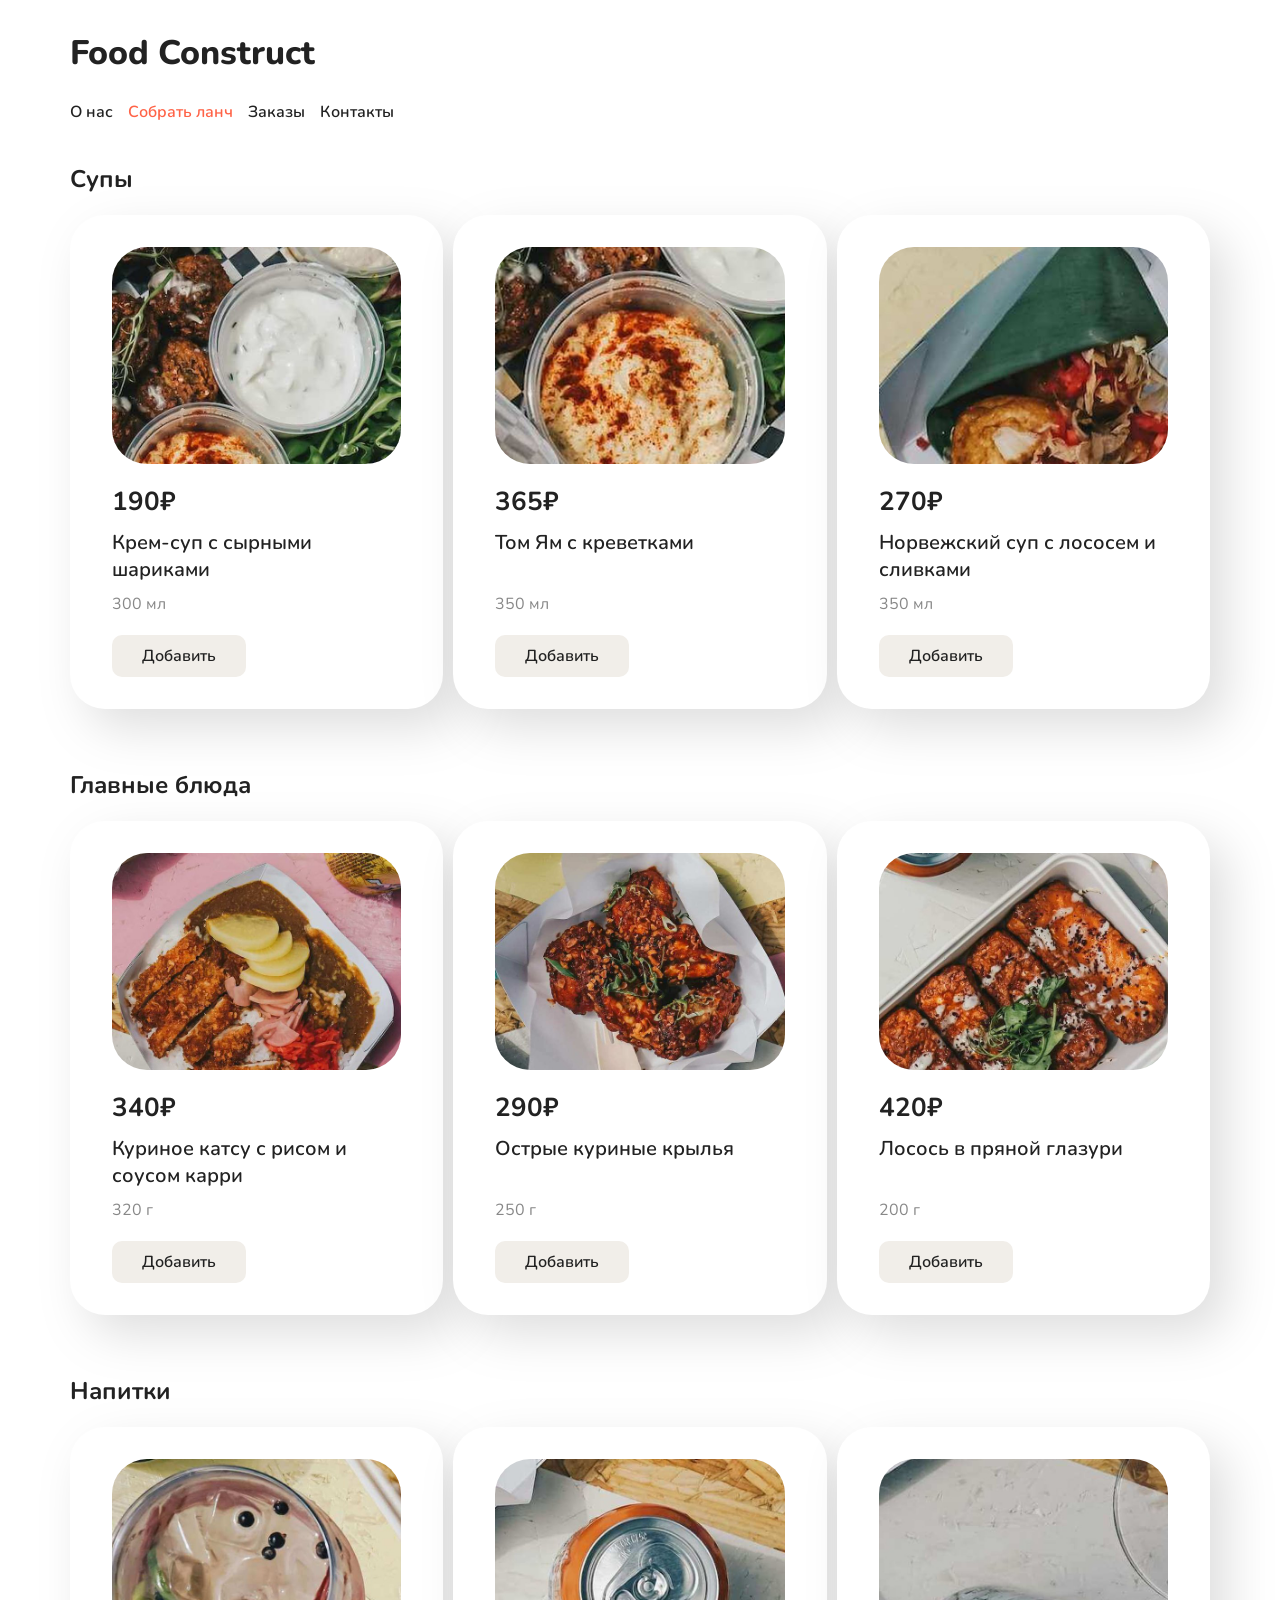
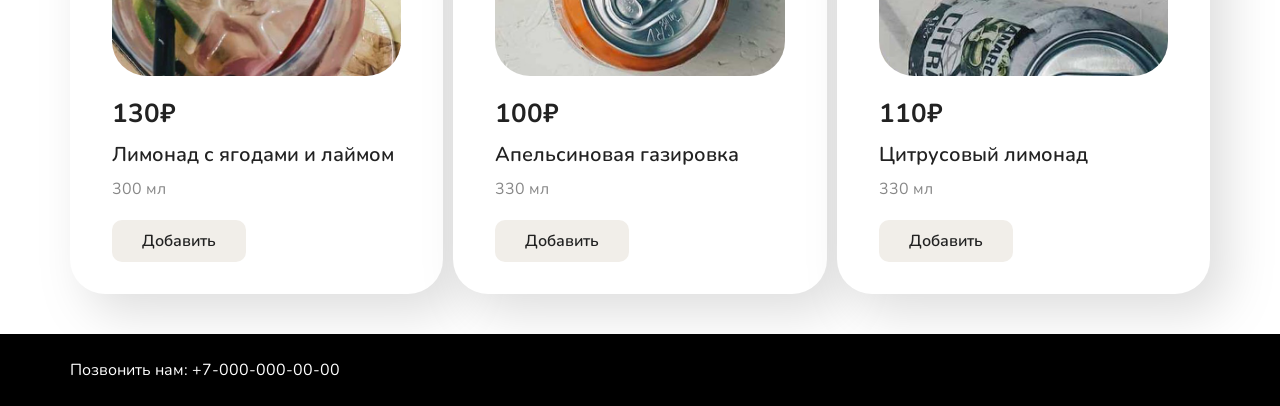
==== lunch.html @ 57c74862 "итог 2 лабы" ====
<!DOCTYPE html>
<html lang="ru">

<head>
	<meta charset="UTF-8">
	<meta name="viewport" content="width=device-width, initial-scale=1.0">
	<title>Собрать ланч — Food Construct</title>

	<link rel="preconnect" href="https://fonts.googleapis.com">
	<link rel="preconnect" href="https://fonts.gstatic.com" crossorigin>
	<link href="https://fonts.googleapis.com/css2?family=Nunito:wght@400;600;700;800&display=swap" rel="stylesheet">

	<link rel="stylesheet" href="styles/style.css">
	<link rel="stylesheet" href="styles/lunch.css">
</head>

<body>

	<header class="header">
		<h1 class="header__title">Food Construct</h1>

		<nav class="header__nav">
			<a href="index.html#about" class="header__link">О нас</a>
			<a href="lunch.html" class="header__link" id="active">Собрать ланч</a>
			<a href="index.html#orders" class="header__link">Заказы</a>
			<a href="#footer" class="header__link">Контакты</a>
		</nav>
	</header>

	<main class="main">

		<section class="menu" id="soups">
			<h2 class="section-title menu__title">Супы</h2>
			<div class="menu__list">
				<div class="dish">
					<img src="images/soup-1.jpg" alt="Сырный крем-суп" class="dish__img">
					<p class="dish__price">190₽</p>
					<p class="dish__name">Крем-суп с сырными шариками</p>
					<p class="dish__weight">300 мл</p>
					<button type="button" class="dish__button">Добавить</button>
				</div>
				<div class="dish">
					<img src="images/soup-2.jpg" alt="Том Ям" class="dish__img">
					<p class="dish__price">365₽</p>
					<p class="dish__name">Том Ям с креветками</p>
					<p class="dish__weight">350 мл</p>
					<button type="button" class="dish__button">Добавить</button>
				</div>
				<div class="dish">
					<img src="images/soup-3.jpg" alt="Норвежский суп" class="dish__img">
					<p class="dish__price">270₽</p>
					<p class="dish__name">Норвежский суп с лососем и сливками</p>
					<p class="dish__weight">350 мл</p>
					<button type="button" class="dish__button">Добавить</button>
				</div>
			</div>
		</section>

		<section class="menu" id="mains">
			<h2 class="section-title menu__title">Главные блюда</h2>
			<div class="menu__list">
				<div class="dish">
					<img src="images/main-1.jpg" alt="Куриное катсу с рисом" class="dish__img">
					<p class="dish__price">340₽</p>
					<p class="dish__name">Куриное катсу с рисом и соусом карри</p>
					<p class="dish__weight">320 г</p>
					<button type="button" class="dish__button">Добавить</button>
				</div>
				<div class="dish">
					<img src="images/main-2.jpg" alt="Куриные крылья" class="dish__img">
					<p class="dish__price">290₽</p>
					<p class="dish__name">Острые куриные крылья</p>
					<p class="dish__weight">250 г</p>
					<button type="button" class="dish__button">Добавить</button>
				</div>
				<div class="dish">
					<img src="images/main-3.jpg" alt="Лосось в глазури" class="dish__img">
					<p class="dish__price">420₽</p>
					<p class="dish__name">Лосось в пряной глазури</p>
					<p class="dish__weight">200 г</p>
					<button type="button" class="dish__button">Добавить</button>
				</div>
			</div>
		</section>

		<section class="menu" id="drinks">
			<h2 class="section-title menu__title">Напитки</h2>
			<div class="menu__list">
				<div class="dish">
					<img src="images/drink-1.jpg" alt="Лимонад с ягодами" class="dish__img">
					<p class="dish__price">130₽</p>
					<p class="dish__name">Лимонад с ягодами и лаймом</p>
					<p class="dish__weight">300 мл</p>
					<button type="button" class="dish__button">Добавить</button>
				</div>
				<div class="dish">
					<img src="images/drink-2.jpg" alt="Апельсиновая газировка" class="dish__img">
					<p class="dish__price">100₽</p>
					<p class="dish__name">Апельсиновая газировка</p>
					<p class="dish__weight">330 мл</p>
					<button type="button" class="dish__button">Добавить</button>
				</div>
				<div class="dish">
					<img src="images/drink-3.jpg" alt="Цитрусовый лимонад" class="dish__img">
					<p class="dish__price">110₽</p>
					<p class="dish__name">Цитрусовый лимонад</p>
					<p class="dish__weight">330 мл</p>
					<button type="button" class="dish__button">Добавить</button>
				</div>
			</div>
		</section>

	</main>

	<footer class="footer" id="footer">
		<p class="footer__text">Позвонить нам: <a href="tel:+70000000000" class="footer__link">+7-000-000-00-00</a></p>
	</footer>

</body>

</html>
---- styles/style.css ----
* {
	box-sizing: border-box;
}

html {
	height: 100%;
}

/* Прижимаем футер к низу окна, если контента мало */
body {
	display: flex;
	flex-direction: column;
	min-height: 100vh;
	margin: 0;
	padding: 0;
	font-family: "Nunito", sans-serif;
	font-size: 16px;
	color: #222222;
}

/* Шапка сайта */
.header {
	margin: 0;
	padding: 30px 70px;
}

.header__title {
	margin: 0;
	font-size: 34px;
	font-weight: 800;
}

.header__nav {
	display: flex;
	flex-wrap: wrap;
	gap: 15px;
	margin-top: 25px;
	padding: 0;
}

.header__link {
	font-family: "Nunito", sans-serif;
	font-size: 16px;
	font-weight: 600;
	color: #222222;
	text-decoration: none;
}

.header__link:hover {
	color: #ff6b4a;
}

/* Активный пункт меню */
#active {
	color: tomato;
}

/* Основной контент */
.main {
	flex-grow: 1;
	margin: 0;
	padding: 0 70px;
}

.section-title {
	margin: 0 0 20px 0;
	font-size: 24px;
	font-weight: 700;
}

/* О нас */
.about {
	margin-top: 10px;
	padding: 0;
}

.about__img {
	width: 100%;
	height: 400px;
	object-fit: cover;
	border-radius: 8px;
}

.about__text {
	margin-top: 20px;
	font-size: 16px;
	font-weight: 400;
	line-height: 1.5;
}

/* Преимущества */
.advantages {
	margin-top: 40px;
	padding: 0;
}

.advantages__list {
	margin: 0;
	padding-left: 20px;
}

.advantages__list li {
	margin-bottom: 8px;
	font-size: 16px;
	font-weight: 400;
}

/* Таблица блюд */
.dishes {
	margin-top: 40px;
	padding: 0 0 40px 0;
}

.dishes__table {
	width: 100%;
	border: 1px solid #222222;
	border-collapse: collapse;
}

.dishes__table th,
.dishes__table td {
	padding: 12px;
	border: 1px solid #222222;
	text-align: left;
	font-size: 16px;
	font-weight: 400;
}

.dishes__table th {
	font-weight: 700;
}

/* Футер */
.footer {
	margin: 0;
	padding: 25px 70px;
	background-color: black;
	color: white;
}

.footer__text {
	margin: 0;
	font-size: 16px;
}

.footer__link {
	font-family: "Nunito", sans-serif;
	font-size: 16px;
	color: white;
	text-decoration: none;
}

.footer__link:hover {
	color: #ff6b4a;
}

/* Адаптивность: планшеты */
@media (max-width: 800px) {
	.header__nav {
		justify-content: space-between;
	}

	.about__img {
		width: 500px;
		max-width: 100%;
	}
}

/* Адаптивность: мобильные */
@media (max-width: 600px) {
	.header {
		padding: 20px 30px;
	}

	.main {
		padding: 0 30px;
	}

	.footer {
		padding: 20px 30px;
	}

	.header__title {
		text-align: center;
	}

	.header__nav {
		flex-direction: column;
		align-items: center;
	}

	.header__link {
		font-size: 20px;
	}

	.about__img {
		width: 100%;
		height: 250px;
	}

	.dishes__table th,
	.dishes__table td {
		font-size: 14px;
	}
}

/* Адаптивность: маленькие экраны */
@media (max-width: 400px) {
	.dishes__table th,
	.dishes__table td {
		padding: 6px;
		font-size: 12px;
	}
}
---- styles/lunch.css ----
/* Страница «Собрать ланч» */

.menu {
	margin-top: 10px;
	padding: 0 0 40px 0;
}

.menu + .menu {
	margin-top: 20px;
}

/* Сетка блюд */
.menu__list {
	display: grid;
	grid-template-columns: repeat(3, 1fr);
	gap: 10px;
}

/* Карточка блюда */
.dish {
	display: flex;
	flex-direction: column;
	padding: 30px 40px;
	border: 2px solid transparent;
	border-radius: 35px;
	background-color: white;
	filter: drop-shadow(17px 19px 24px rgba(0, 0, 0, 0.13));
	cursor: pointer;
}

.dish:hover {
	border-color: tomato;
}

.dish__img {
	width: 100%;
	aspect-ratio: 4 / 3;
	object-fit: cover;
	border-radius: 35px;
}

.dish__price {
	margin: 20px 0 10px 0;
	font-size: 26px;
	font-weight: 700;
}

/* flex-grow растягивает название, поэтому вес и кнопка всегда внизу на одном уровне */
.dish__name {
	flex-grow: 1;
	margin: 0;
	font-size: 20px;
	font-weight: 600;
}

.dish__weight {
	margin: 10px 0 0 0;
	color: #888888;
}

.dish__button {
	align-self: flex-start;
	margin-top: 20px;
	padding: 10px 30px;
	border: none;
	border-radius: 10px;
	background-color: #f1eee9;
	font-family: "Nunito", sans-serif;
	font-size: 16px;
	font-weight: 600;
	color: #222222;
	cursor: pointer;
}

/* Контекстный селектор: кнопка меняется при наведении на всю карточку */
.dish:hover .dish__button {
	background-color: tomato;
	color: white;
}

/* Планшеты */
@media (max-width: 800px) {
	.menu__list {
		grid-template-columns: repeat(2, 1fr);
	}
}

/* Мобильные */
@media (max-width: 600px) {
	.menu__title {
		text-align: center;
	}

	.menu__list {
		grid-template-columns: 1fr;
	}
}
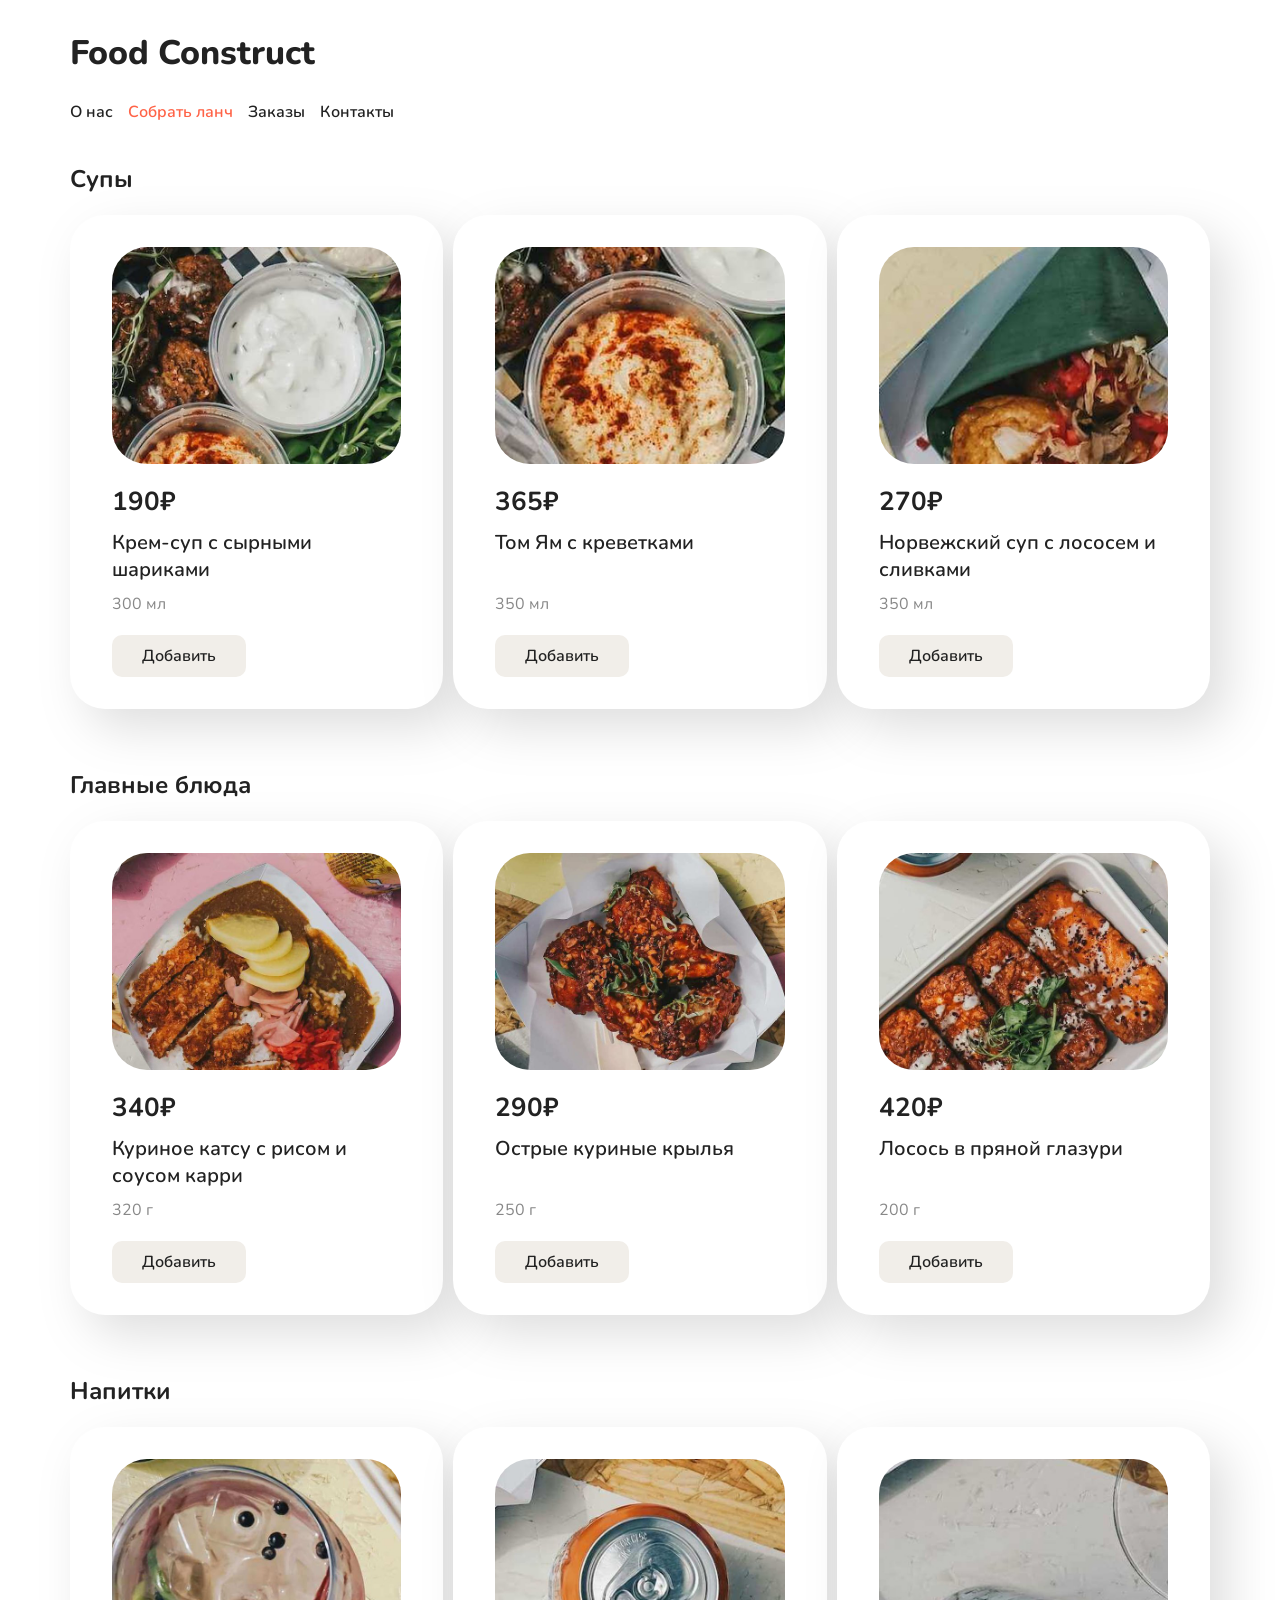
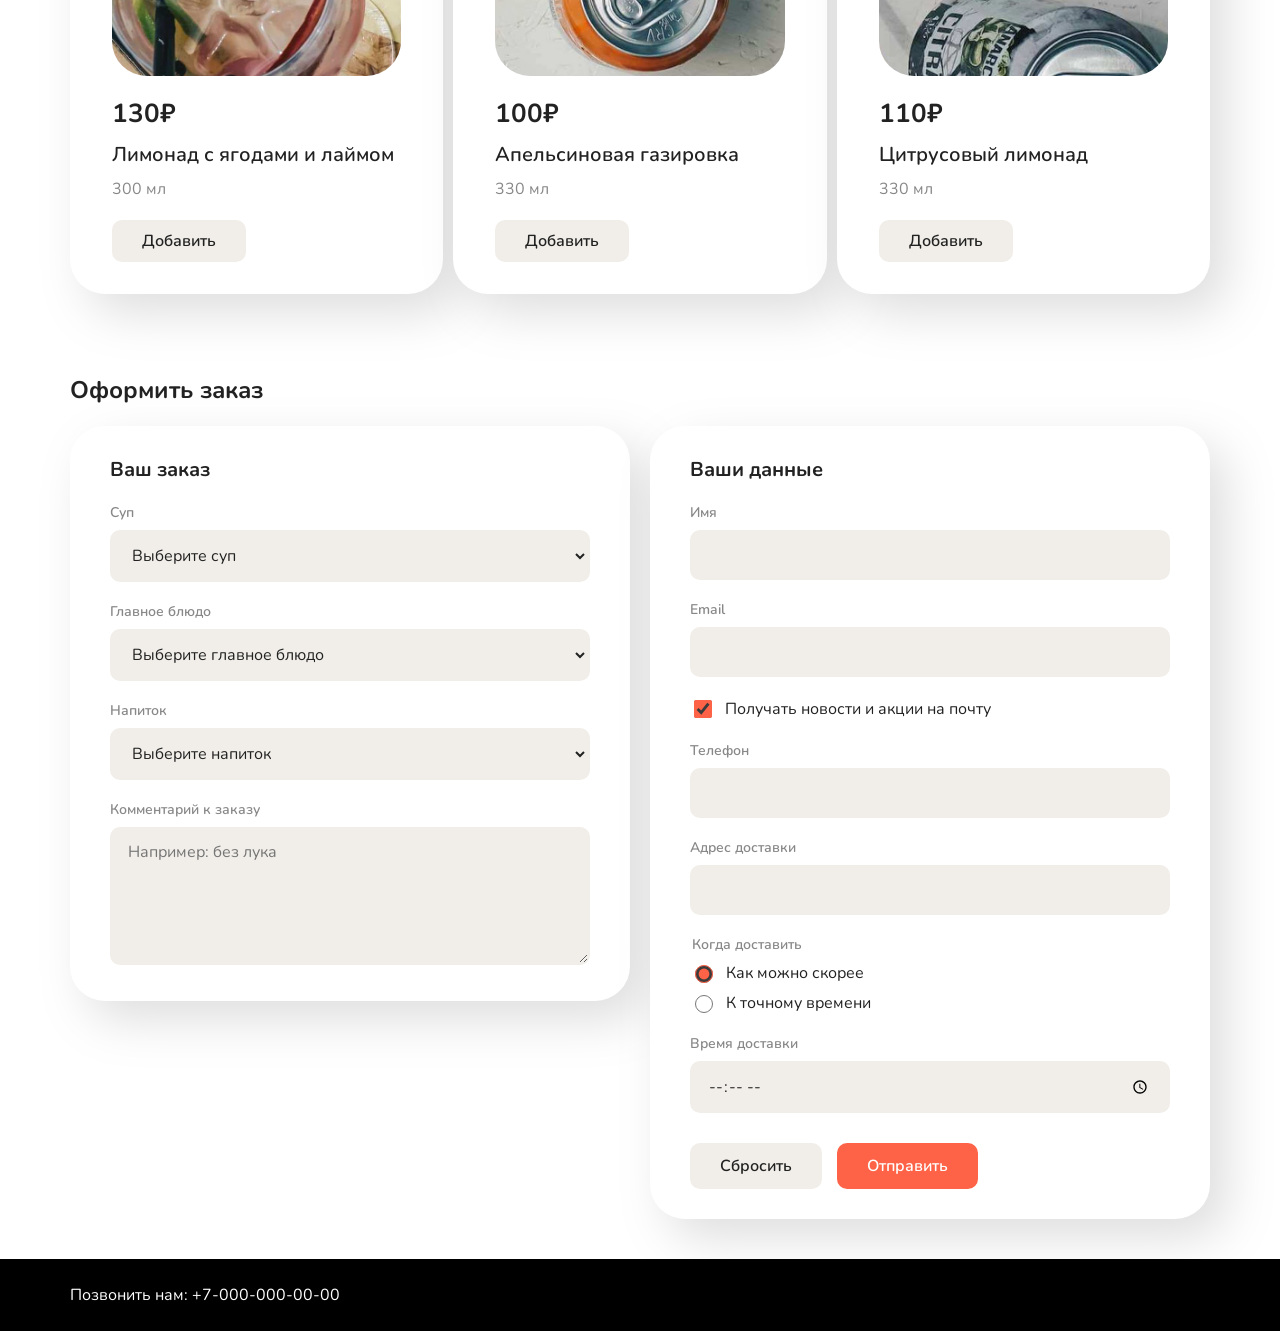
==== commit c0b6f568: "3 лаба" ====
--- a/lunch.html
+++ b/lunch.html
@@ -12,6 +12,7 @@
 
 	<link rel="stylesheet" href="styles/style.css">
 	<link rel="stylesheet" href="styles/lunch.css">
+	<link rel="stylesheet" href="styles/order.css">
 </head>
 
 <body>
@@ -110,6 +111,106 @@
 			</div>
 		</section>
 
+		<section class="order-section" id="checkout">
+			<h2 class="section-title">Оформить заказ</h2>
+
+			<form class="order-form" method="POST" action="https://httpbin.org/post">
+				<div class="order-form__grid">
+
+					<div class="order-form__block">
+						<h3 class="order-form__block-title">Ваш заказ</h3>
+
+						<div class="order-form__field">
+							<label for="soup" class="order-form__label">Суп</label>
+							<select id="soup" name="soup" class="order-form__select" required>
+								<option value="" selected>Выберите суп</option>
+								<option value="cream-soup">Крем-суп с сырными шариками</option>
+								<option value="tom-yam">Том Ям с креветками</option>
+								<option value="norwegian-soup">Норвежский суп с лососем и сливками</option>
+							</select>
+						</div>
+
+						<div class="order-form__field">
+							<label for="main" class="order-form__label">Главное блюдо</label>
+							<select id="main" name="main" class="order-form__select" required>
+								<option value="" selected>Выберите главное блюдо</option>
+								<option value="chicken-katsu">Куриное катсу с рисом и соусом карри</option>
+								<option value="spicy-wings">Острые куриные крылья</option>
+								<option value="salmon-glaze">Лосось в пряной глазури</option>
+							</select>
+						</div>
+
+						<div class="order-form__field">
+							<label for="drink" class="order-form__label">Напиток</label>
+							<select id="drink" name="drink" class="order-form__select" required>
+								<option value="" selected>Выберите напиток</option>
+								<option value="berry-lemonade">Лимонад с ягодами и лаймом</option>
+								<option value="orange-soda">Апельсиновая газировка</option>
+								<option value="citrus-lemonade">Цитрусовый лимонад</option>
+							</select>
+						</div>
+
+						<div class="order-form__field">
+							<label for="comment" class="order-form__label">Комментарий к заказу</label>
+							<textarea id="comment" name="comment" class="order-form__textarea" rows="5" placeholder="Например: без лука"></textarea>
+						</div>
+					</div>
+
+					<div class="order-form__block">
+						<h3 class="order-form__block-title">Ваши данные</h3>
+
+						<div class="order-form__field">
+							<label for="name" class="order-form__label">Имя</label>
+							<input type="text" id="name" name="name" class="order-form__input" required>
+						</div>
+
+						<div class="order-form__field">
+							<label for="email" class="order-form__label">Email</label>
+							<input type="email" id="email" name="email" class="order-form__input" required>
+						</div>
+
+						<div class="order-form__checkbox">
+							<input type="checkbox" id="subscribe" name="subscribe" checked>
+							<label for="subscribe">Получать новости и акции на почту</label>
+						</div>
+
+						<div class="order-form__field">
+							<label for="phone" class="order-form__label">Телефон</label>
+							<input type="tel" id="phone" name="phone" class="order-form__input" required>
+						</div>
+
+						<div class="order-form__field">
+							<label for="address" class="order-form__label">Адрес доставки</label>
+							<input type="text" id="address" name="address" class="order-form__input" required>
+						</div>
+
+						<fieldset class="order-form__toggle">
+							<legend class="order-form__label">Когда доставить</legend>
+							<div class="order-form__toggle-option">
+								<input type="radio" id="delivery-asap" name="delivery-mode" value="asap" checked required>
+								<label for="delivery-asap">Как можно скорее</label>
+							</div>
+							<div class="order-form__toggle-option">
+								<input type="radio" id="delivery-scheduled" name="delivery-mode" value="scheduled">
+								<label for="delivery-scheduled">К точному времени</label>
+							</div>
+						</fieldset>
+
+						<div class="order-form__field">
+							<label for="delivery-time" class="order-form__label">Время доставки</label>
+							<input type="time" id="delivery-time" name="delivery-time" class="order-form__input" min="07:00" max="23:00" step="300">
+						</div>
+
+						<div class="order-form__actions">
+							<button type="reset" class="order-form__button order-form__button--reset">Сбросить</button>
+							<button type="submit" class="order-form__button order-form__button--submit">Отправить</button>
+						</div>
+					</div>
+
+				</div>
+			</form>
+		</section>
+
 	</main>
 
 	<footer class="footer" id="footer">
--- a/styles/order.css
+++ b/styles/order.css
@@ -0,0 +1,169 @@
+/* Форма оформления заказа */
+
+.order-section {
+	margin-top: 40px;
+	padding: 0 0 40px 0;
+}
+
+.order-form {
+	margin-top: 10px;
+}
+
+.order-form__grid {
+	display: grid;
+	grid-template-columns: 1fr 1fr;
+	gap: 20px;
+	align-items: start;
+}
+
+.order-form__block {
+	padding: 30px 40px;
+	border-radius: 35px;
+	background-color: white;
+	filter: drop-shadow(17px 19px 24px rgba(0, 0, 0, 0.13));
+}
+
+.order-form__block-title {
+	margin: 0 0 20px 0;
+	font-size: 20px;
+	font-weight: 700;
+}
+
+.order-form__field {
+	margin-bottom: 20px;
+}
+
+.order-form__field:last-child {
+	margin-bottom: 0;
+}
+
+.order-form__label {
+	display: block;
+	margin-bottom: 8px;
+	font-size: 14px;
+	font-weight: 600;
+	color: #888888;
+}
+
+.order-form__input,
+.order-form__select,
+.order-form__textarea {
+	box-sizing: border-box;
+	width: 100%;
+	padding: 12px 16px;
+	border: 2px solid #f1eee9;
+	border-radius: 10px;
+	background-color: #f1eee9;
+	font-family: "Nunito", sans-serif;
+	font-size: 16px;
+	color: #222222;
+}
+
+.order-form__textarea {
+	resize: vertical;
+	min-height: 100px;
+}
+
+.order-form__input:focus,
+.order-form__select:focus,
+.order-form__textarea:focus {
+	outline: none;
+	border-color: tomato;
+	background-color: white;
+}
+
+.order-form__checkbox {
+	display: flex;
+	align-items: center;
+	gap: 10px;
+	margin-bottom: 20px;
+}
+
+.order-form__checkbox input {
+	width: 18px;
+	height: 18px;
+	accent-color: tomato;
+}
+
+.order-form__checkbox label {
+	font-size: 16px;
+}
+
+.order-form__toggle {
+	margin: 0 0 20px 0;
+	padding: 0;
+	border: none;
+}
+
+.order-form__toggle-option {
+	display: flex;
+	align-items: center;
+	gap: 10px;
+	margin-bottom: 8px;
+}
+
+.order-form__toggle-option:last-child {
+	margin-bottom: 0;
+}
+
+.order-form__toggle-option input {
+	width: 18px;
+	height: 18px;
+	accent-color: tomato;
+}
+
+.order-form__toggle-option label {
+	font-size: 16px;
+}
+
+.order-form__actions {
+	display: flex;
+	gap: 15px;
+	margin-top: 30px;
+}
+
+.order-form__button {
+	padding: 12px 30px;
+	border: none;
+	border-radius: 10px;
+	font-family: "Nunito", sans-serif;
+	font-size: 16px;
+	font-weight: 600;
+	cursor: pointer;
+}
+
+.order-form__button--reset {
+	background-color: #f1eee9;
+	color: #222222;
+}
+
+.order-form__button--reset:hover {
+	background-color: #e5e1da;
+}
+
+.order-form__button--submit {
+	background-color: tomato;
+	color: white;
+}
+
+.order-form__button--submit:hover {
+	background-color: #e0543a;
+}
+
+/* Планшеты */
+@media (max-width: 800px) {
+	.order-form__grid {
+		grid-template-columns: 1fr;
+	}
+}
+
+/* Мобильные */
+@media (max-width: 600px) {
+	.order-form__block {
+		padding: 20px;
+	}
+
+	.order-form__actions {
+		flex-direction: column;
+	}
+}
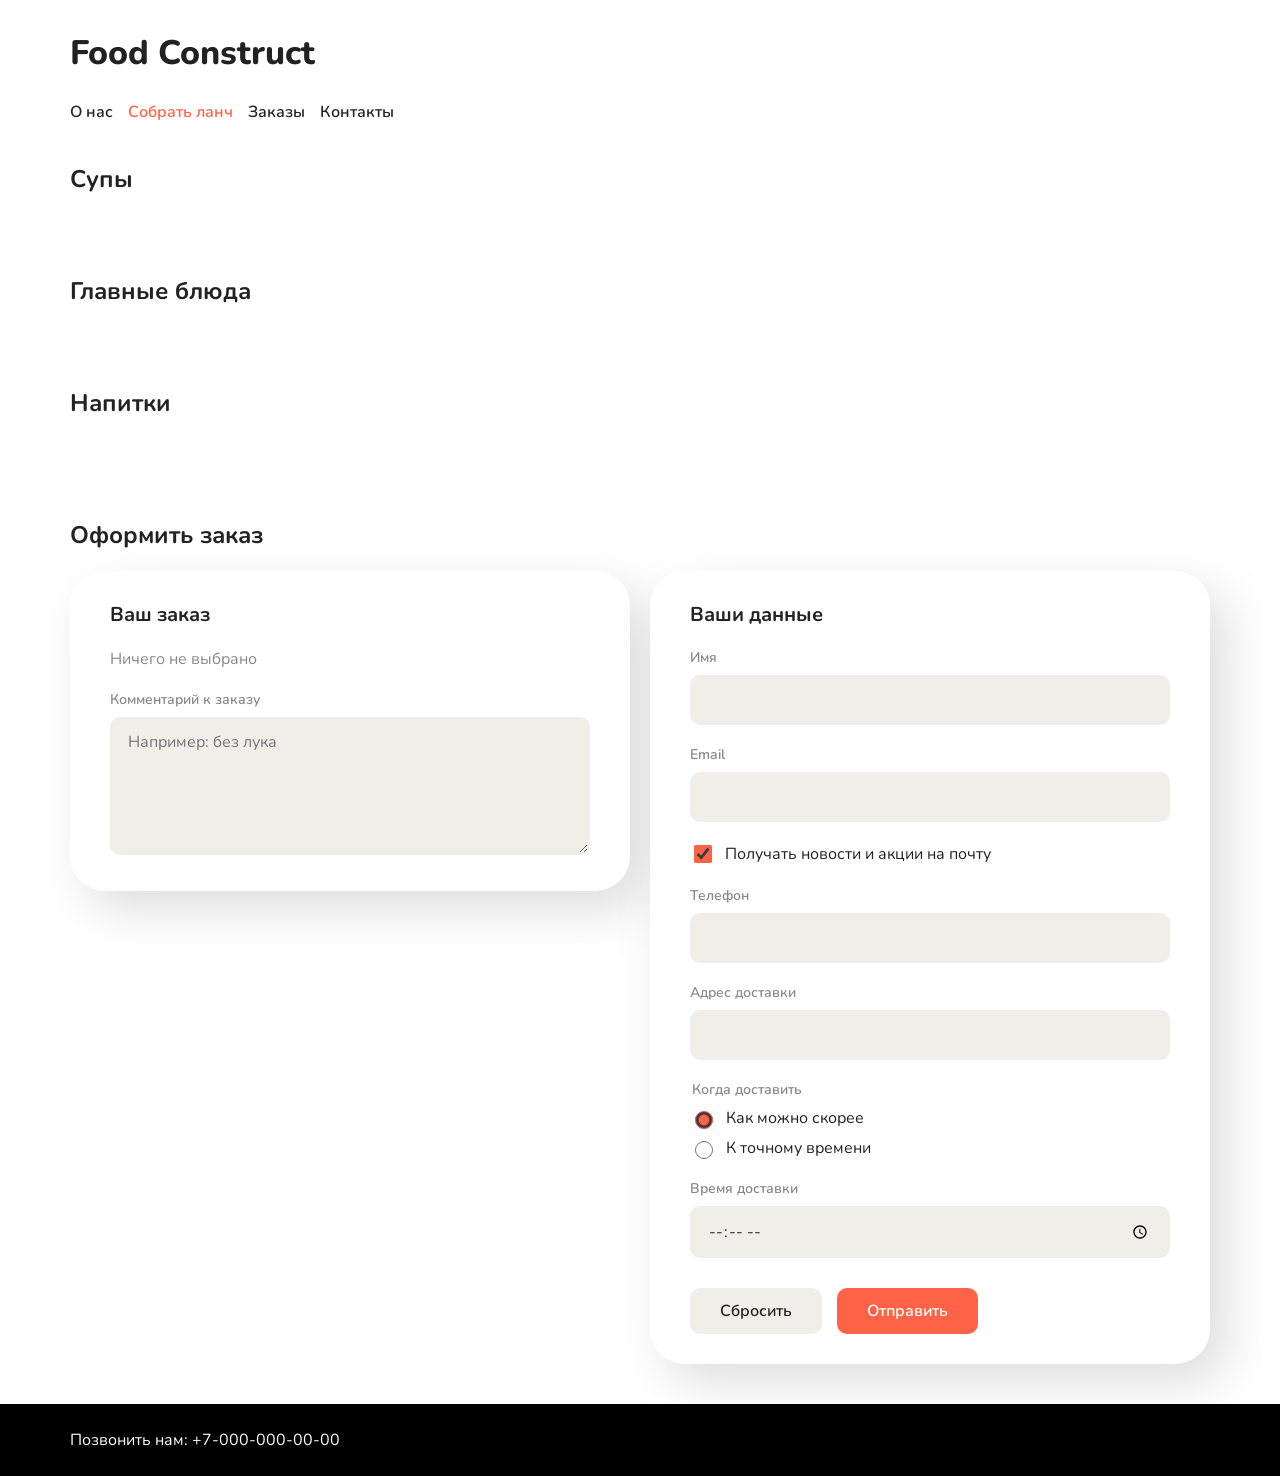
==== commit 7916375d: "4 лаба" ====
--- a/lunch.html
+++ b/lunch.html
@@ -32,82 +32,19 @@
 
 		<section class="menu" id="soups">
 			<h2 class="section-title menu__title">Супы</h2>
-			<div class="menu__list">
-				<div class="dish">
-					<img src="images/soup-1.jpg" alt="Сырный крем-суп" class="dish__img">
-					<p class="dish__price">190₽</p>
-					<p class="dish__name">Крем-суп с сырными шариками</p>
-					<p class="dish__weight">300 мл</p>
-					<button type="button" class="dish__button">Добавить</button>
-				</div>
-				<div class="dish">
-					<img src="images/soup-2.jpg" alt="Том Ям" class="dish__img">
-					<p class="dish__price">365₽</p>
-					<p class="dish__name">Том Ям с креветками</p>
-					<p class="dish__weight">350 мл</p>
-					<button type="button" class="dish__button">Добавить</button>
-				</div>
-				<div class="dish">
-					<img src="images/soup-3.jpg" alt="Норвежский суп" class="dish__img">
-					<p class="dish__price">270₽</p>
-					<p class="dish__name">Норвежский суп с лососем и сливками</p>
-					<p class="dish__weight">350 мл</p>
-					<button type="button" class="dish__button">Добавить</button>
-				</div>
+			<div class="menu__list" data-category="soup">
 			</div>
 		</section>
 
 		<section class="menu" id="mains">
 			<h2 class="section-title menu__title">Главные блюда</h2>
-			<div class="menu__list">
-				<div class="dish">
-					<img src="images/main-1.jpg" alt="Куриное катсу с рисом" class="dish__img">
-					<p class="dish__price">340₽</p>
-					<p class="dish__name">Куриное катсу с рисом и соусом карри</p>
-					<p class="dish__weight">320 г</p>
-					<button type="button" class="dish__button">Добавить</button>
-				</div>
-				<div class="dish">
-					<img src="images/main-2.jpg" alt="Куриные крылья" class="dish__img">
-					<p class="dish__price">290₽</p>
-					<p class="dish__name">Острые куриные крылья</p>
-					<p class="dish__weight">250 г</p>
-					<button type="button" class="dish__button">Добавить</button>
-				</div>
-				<div class="dish">
-					<img src="images/main-3.jpg" alt="Лосось в глазури" class="dish__img">
-					<p class="dish__price">420₽</p>
-					<p class="dish__name">Лосось в пряной глазури</p>
-					<p class="dish__weight">200 г</p>
-					<button type="button" class="dish__button">Добавить</button>
-				</div>
+			<div class="menu__list" data-category="main">
 			</div>
 		</section>
 
 		<section class="menu" id="drinks">
 			<h2 class="section-title menu__title">Напитки</h2>
-			<div class="menu__list">
-				<div class="dish">
-					<img src="images/drink-1.jpg" alt="Лимонад с ягодами" class="dish__img">
-					<p class="dish__price">130₽</p>
-					<p class="dish__name">Лимонад с ягодами и лаймом</p>
-					<p class="dish__weight">300 мл</p>
-					<button type="button" class="dish__button">Добавить</button>
-				</div>
-				<div class="dish">
-					<img src="images/drink-2.jpg" alt="Апельсиновая газировка" class="dish__img">
-					<p class="dish__price">100₽</p>
-					<p class="dish__name">Апельсиновая газировка</p>
-					<p class="dish__weight">330 мл</p>
-					<button type="button" class="dish__button">Добавить</button>
-				</div>
-				<div class="dish">
-					<img src="images/drink-3.jpg" alt="Цитрусовый лимонад" class="dish__img">
-					<p class="dish__price">110₽</p>
-					<p class="dish__name">Цитрусовый лимонад</p>
-					<p class="dish__weight">330 мл</p>
-					<button type="button" class="dish__button">Добавить</button>
-				</div>
+			<div class="menu__list" data-category="drink">
 			</div>
 		</section>
 
@@ -120,34 +57,32 @@
 					<div class="order-form__block">
 						<h3 class="order-form__block-title">Ваш заказ</h3>
 
-						<div class="order-form__field">
-							<label for="soup" class="order-form__label">Суп</label>
-							<select id="soup" name="soup" class="order-form__select" required>
-								<option value="" selected>Выберите суп</option>
-								<option value="cream-soup">Крем-суп с сырными шариками</option>
-								<option value="tom-yam">Том Ям с креветками</option>
-								<option value="norwegian-soup">Норвежский суп с лососем и сливками</option>
-							</select>
-						</div>
+						<div class="order-summary">
+							<p class="order-summary__empty" id="order-empty">Ничего не выбрано</p>
 
-						<div class="order-form__field">
-							<label for="main" class="order-form__label">Главное блюдо</label>
-							<select id="main" name="main" class="order-form__select" required>
-								<option value="" selected>Выберите главное блюдо</option>
-								<option value="chicken-katsu">Куриное катсу с рисом и соусом карри</option>
-								<option value="spicy-wings">Острые куриные крылья</option>
-								<option value="salmon-glaze">Лосось в пряной глазури</option>
-							</select>
-						</div>
+							<div class="order-summary__item" id="order-soup" hidden>
+								<h4 class="order-summary__title">Суп</h4>
+								<p class="order-summary__value"></p>
+							</div>
 
-						<div class="order-form__field">
-							<label for="drink" class="order-form__label">Напиток</label>
-							<select id="drink" name="drink" class="order-form__select" required>
-								<option value="" selected>Выберите напиток</option>
-								<option value="berry-lemonade">Лимонад с ягодами и лаймом</option>
-								<option value="orange-soda">Апельсиновая газировка</option>
-								<option value="citrus-lemonade">Цитрусовый лимонад</option>
-							</select>
+							<div class="order-summary__item" id="order-main" hidden>
+								<h4 class="order-summary__title">Главное блюдо</h4>
+								<p class="order-summary__value"></p>
+							</div>
+
+							<div class="order-summary__item" id="order-drink" hidden>
+								<h4 class="order-summary__title">Напиток</h4>
+								<p class="order-summary__value"></p>
+							</div>
+
+							<div class="order-summary__total" id="order-total" hidden>
+								<h4 class="order-summary__title">Стоимость заказа</h4>
+								<p class="order-summary__value" id="order-total-value"></p>
+							</div>
+
+							<input type="hidden" name="soup" id="input-soup">
+							<input type="hidden" name="main" id="input-main">
+							<input type="hidden" name="drink" id="input-drink">
 						</div>
 
 						<div class="order-form__field">
@@ -217,6 +152,10 @@
 		<p class="footer__text">Позвонить нам: <a href="tel:+70000000000" class="footer__link">+7-000-000-00-00</a></p>
 	</footer>
 
+	<script src="scripts/dishes.js"></script>
+	<script src="scripts/display.js"></script>
+	<script src="scripts/order.js"></script>
+
 </body>
 
 </html>
--- a/styles/lunch.css
+++ b/styles/lunch.css
@@ -95,3 +95,8 @@
 		grid-template-columns: 1fr;
 	}
 }
+
+/* Выбранная карточка */
+.dish--selected {
+	border-color: tomato;
+}
--- a/styles/order.css
+++ b/styles/order.css
@@ -167,3 +167,45 @@
 		flex-direction: column;
 	}
 }
+
+/* Скрытые элементы не должны перебиваться другими display */
+[hidden] {
+	display: none !important;
+}
+
+/* Состав заказа */
+.order-summary {
+	margin-bottom: 20px;
+}
+
+.order-summary__empty {
+	margin: 0;
+	color: #888888;
+}
+
+.order-summary__item,
+.order-summary__total {
+	margin-bottom: 20px;
+}
+
+.order-summary__item:last-child,
+.order-summary__total:last-child {
+	margin-bottom: 0;
+}
+
+.order-summary__title {
+	margin: 0 0 8px 0;
+	font-size: 14px;
+	font-weight: 600;
+	color: #888888;
+}
+
+.order-summary__value {
+	margin: 0;
+	font-size: 16px;
+}
+
+.order-summary__total .order-summary__value {
+	font-size: 20px;
+	font-weight: 700;
+}
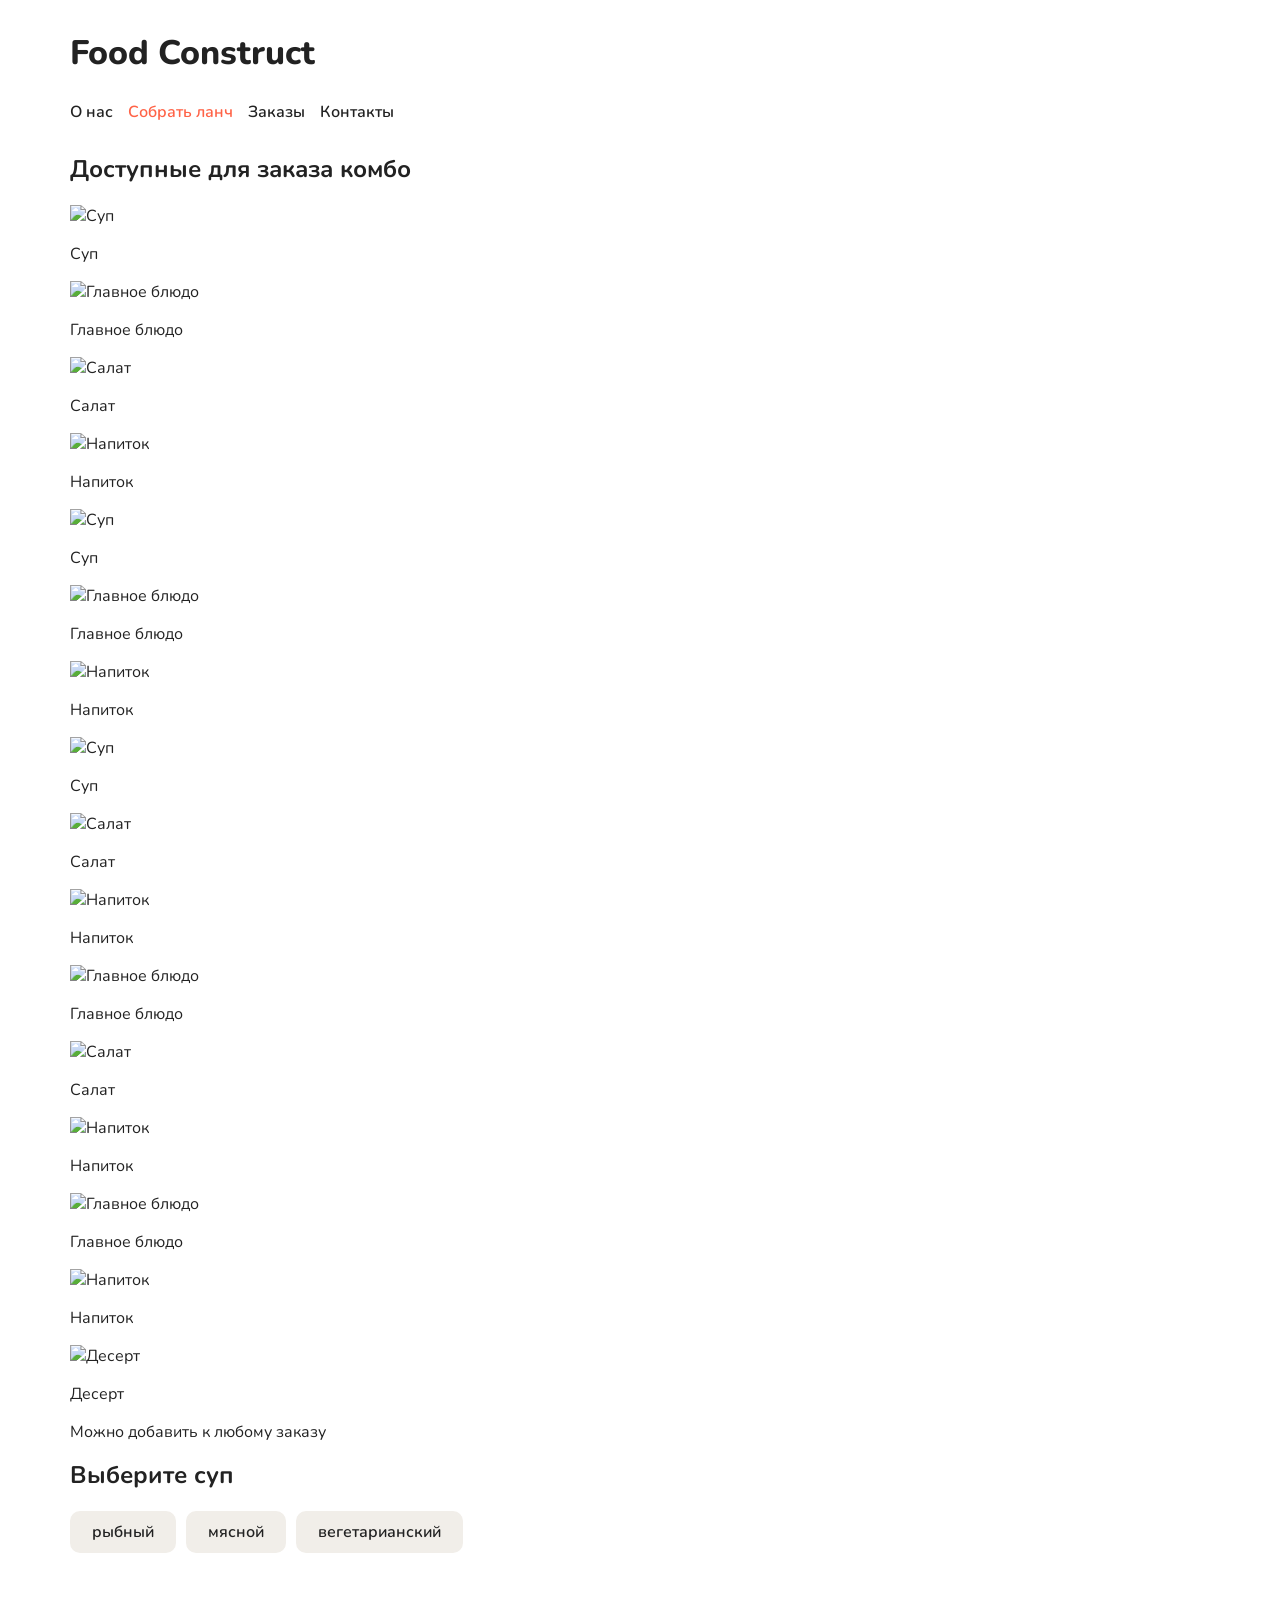
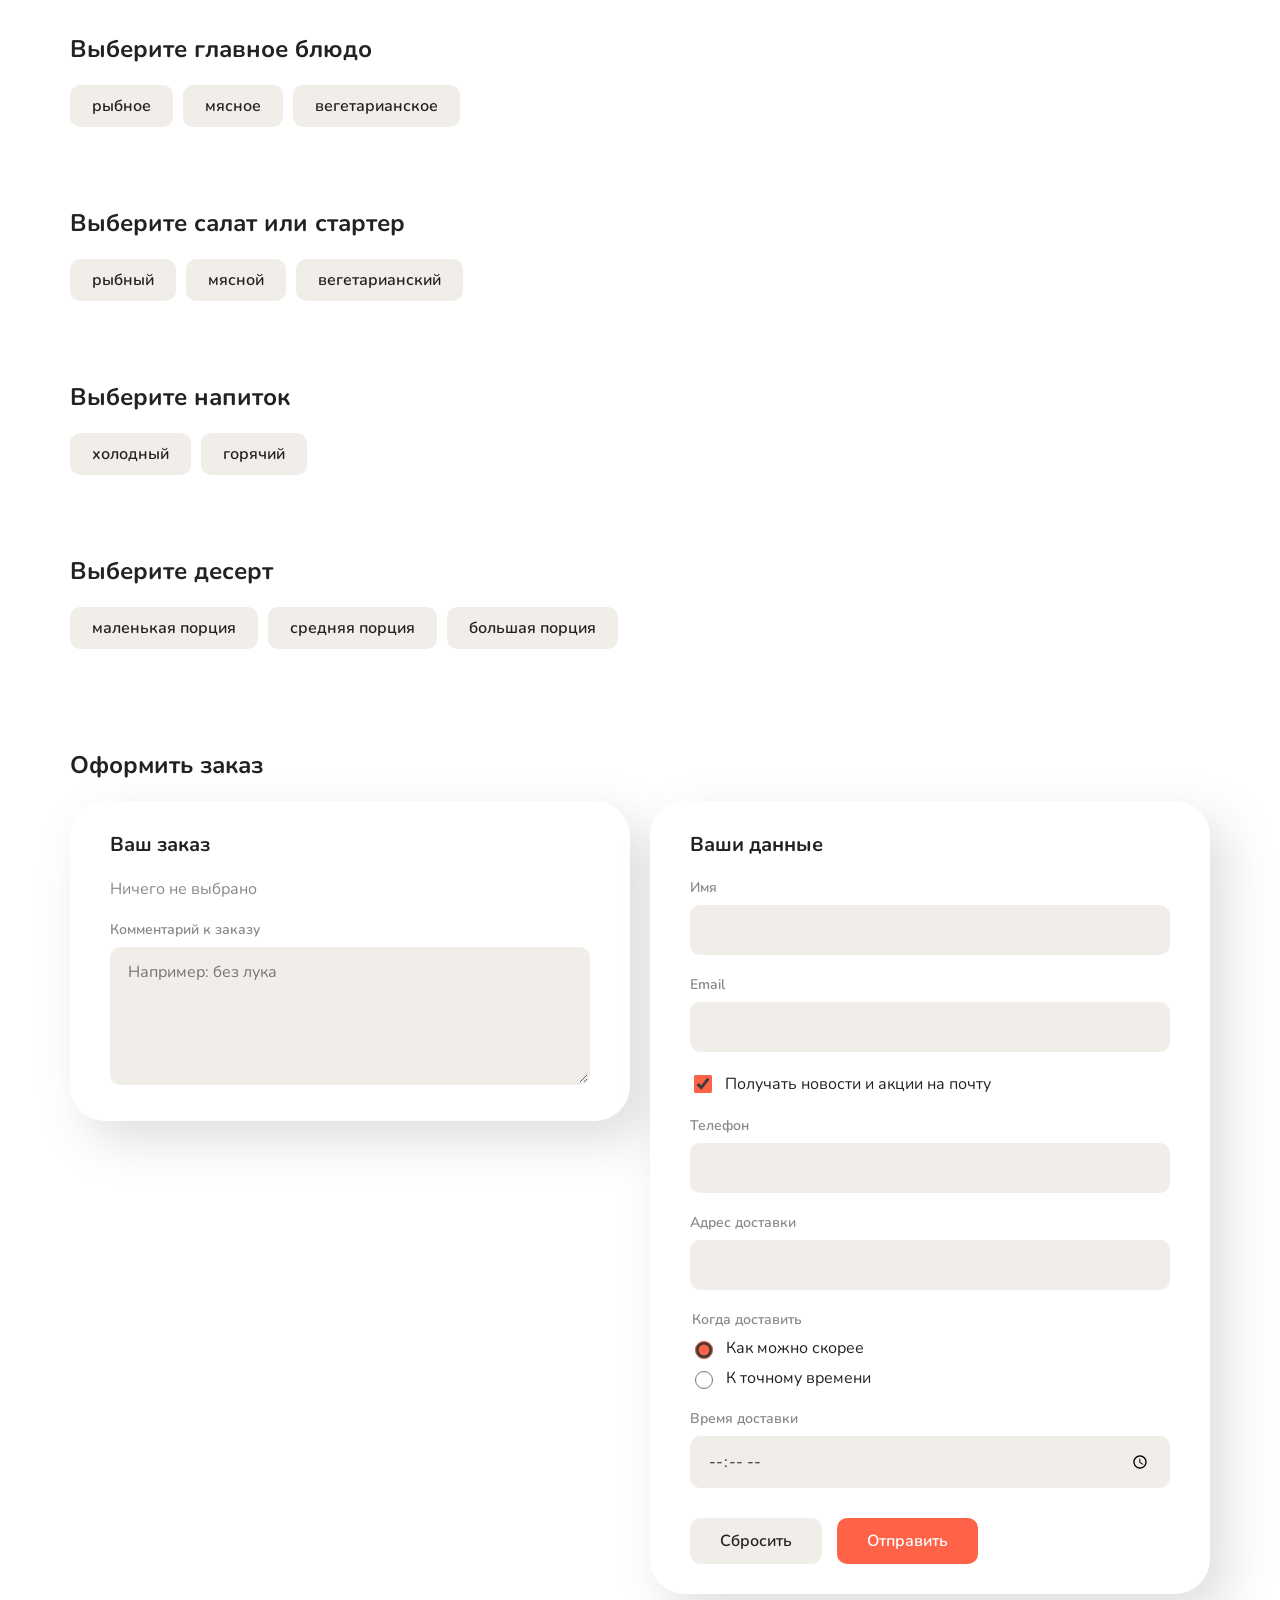
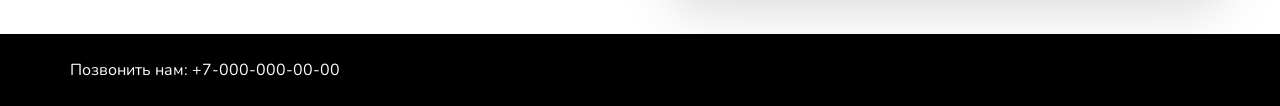
==== commit 0e6dfc94: "5-6 лаба" ====
--- a/lunch.html
+++ b/lunch.html
@@ -13,6 +13,7 @@
 	<link rel="stylesheet" href="styles/style.css">
 	<link rel="stylesheet" href="styles/lunch.css">
 	<link rel="stylesheet" href="styles/order.css">
+	<link rel="stylesheet" href="styles/combos.css">
 </head>
 
 <body>
@@ -30,21 +31,147 @@
 
 	<main class="main">
 
+		<section class="combos">
+			<h2 class="section-title combos__title">Доступные для заказа комбо</h2>
+
+			<div class="combos__list">
+				<div class="combo">
+					<div class="combo__item">
+						<img src="images/icons/soup.svg" alt="Суп" class="combo__img">
+						<p class="combo__caption">Суп</p>
+					</div>
+					<div class="combo__item">
+						<img src="images/icons/main.svg" alt="Главное блюдо" class="combo__img">
+						<p class="combo__caption">Главное блюдо</p>
+					</div>
+					<div class="combo__item">
+						<img src="images/icons/salad.svg" alt="Салат" class="combo__img">
+						<p class="combo__caption">Салат</p>
+					</div>
+					<div class="combo__item">
+						<img src="images/icons/drink.svg" alt="Напиток" class="combo__img">
+						<p class="combo__caption">Напиток</p>
+					</div>
+				</div>
+
+				<div class="combo">
+					<div class="combo__item">
+						<img src="images/icons/soup.svg" alt="Суп" class="combo__img">
+						<p class="combo__caption">Суп</p>
+					</div>
+					<div class="combo__item">
+						<img src="images/icons/main.svg" alt="Главное блюдо" class="combo__img">
+						<p class="combo__caption">Главное блюдо</p>
+					</div>
+					<div class="combo__item">
+						<img src="images/icons/drink.svg" alt="Напиток" class="combo__img">
+						<p class="combo__caption">Напиток</p>
+					</div>
+				</div>
+
+				<div class="combo">
+					<div class="combo__item">
+						<img src="images/icons/soup.svg" alt="Суп" class="combo__img">
+						<p class="combo__caption">Суп</p>
+					</div>
+					<div class="combo__item">
+						<img src="images/icons/salad.svg" alt="Салат" class="combo__img">
+						<p class="combo__caption">Салат</p>
+					</div>
+					<div class="combo__item">
+						<img src="images/icons/drink.svg" alt="Напиток" class="combo__img">
+						<p class="combo__caption">Напиток</p>
+					</div>
+				</div>
+
+				<div class="combo">
+					<div class="combo__item">
+						<img src="images/icons/main.svg" alt="Главное блюдо" class="combo__img">
+						<p class="combo__caption">Главное блюдо</p>
+					</div>
+					<div class="combo__item">
+						<img src="images/icons/salad.svg" alt="Салат" class="combo__img">
+						<p class="combo__caption">Салат</p>
+					</div>
+					<div class="combo__item">
+						<img src="images/icons/drink.svg" alt="Напиток" class="combo__img">
+						<p class="combo__caption">Напиток</p>
+					</div>
+				</div>
+
+				<div class="combo">
+					<div class="combo__item">
+						<img src="images/icons/main.svg" alt="Главное блюдо" class="combo__img">
+						<p class="combo__caption">Главное блюдо</p>
+					</div>
+					<div class="combo__item">
+						<img src="images/icons/drink.svg" alt="Напиток" class="combo__img">
+						<p class="combo__caption">Напиток</p>
+					</div>
+				</div>
+
+				<!-- десерт можно добавить к любому варианту -->
+				<div class="combo combo--dessert">
+					<div class="combo__item">
+						<img src="images/icons/dessert.svg" alt="Десерт" class="combo__img">
+						<p class="combo__caption">Десерт</p>
+						<p class="combo__note">Можно добавить к любому заказу</p>
+					</div>
+				</div>
+			</div>
+		</section>
+
 		<section class="menu" id="soups">
-			<h2 class="section-title menu__title">Супы</h2>
+			<h2 class="section-title menu__title">Выберите суп</h2>
+			<div class="menu__filters" data-category="soup">
+				<button type="button" class="filter__button" data-kind="fish">рыбный</button>
+				<button type="button" class="filter__button" data-kind="meat">мясной</button>
+				<button type="button" class="filter__button" data-kind="veg">вегетарианский</button>
+			</div>
 			<div class="menu__list" data-category="soup">
 			</div>
 		</section>
 
 		<section class="menu" id="mains">
-			<h2 class="section-title menu__title">Главные блюда</h2>
+			<h2 class="section-title menu__title">Выберите главное блюдо</h2>
+			<div class="menu__filters" data-category="main">
+				<button type="button" class="filter__button" data-kind="fish">рыбное</button>
+				<button type="button" class="filter__button" data-kind="meat">мясное</button>
+				<button type="button" class="filter__button" data-kind="veg">вегетарианское</button>
+			</div>
 			<div class="menu__list" data-category="main">
 			</div>
 		</section>
 
+		<section class="menu" id="salads">
+			<h2 class="section-title menu__title">Выберите салат или стартер</h2>
+			<div class="menu__filters" data-category="salad">
+				<button type="button" class="filter__button" data-kind="fish">рыбный</button>
+				<button type="button" class="filter__button" data-kind="meat">мясной</button>
+				<button type="button" class="filter__button" data-kind="veg">вегетарианский</button>
+			</div>
+			<div class="menu__list" data-category="salad">
+			</div>
+		</section>
+
 		<section class="menu" id="drinks">
-			<h2 class="section-title menu__title">Напитки</h2>
+			<h2 class="section-title menu__title">Выберите напиток</h2>
+			<div class="menu__filters" data-category="drink">
+				<button type="button" class="filter__button" data-kind="cold">холодный</button>
+				<button type="button" class="filter__button" data-kind="hot">горячий</button>
+			</div>
 			<div class="menu__list" data-category="drink">
+			</div>
+		</section>
+
+		<section class="menu" id="desserts">
+			<h2 class="section-title menu__title">Выберите десерт</h2>
+			<div class="menu__filters" data-category="dessert">
+				<button type="button" class="filter__button" data-kind="small">маленькая порция</button>
+				<button type="button" class="filter__button" data-kind="medium">средняя порция</button>
+				<button type="button" class="filter__button" data-kind="large">большая порция</button>
+			</div>
+			<div class="menu__list" data-category="dessert">
 			</div>
 		</section>
 
@@ -70,8 +197,18 @@
 								<p class="order-summary__value"></p>
 							</div>
 
+							<div class="order-summary__item" id="order-salad" hidden>
+								<h4 class="order-summary__title">Салат или стартер</h4>
+								<p class="order-summary__value"></p>
+							</div>
+
 							<div class="order-summary__item" id="order-drink" hidden>
 								<h4 class="order-summary__title">Напиток</h4>
+								<p class="order-summary__value"></p>
+							</div>
+
+							<div class="order-summary__item" id="order-dessert" hidden>
+								<h4 class="order-summary__title">Десерт</h4>
 								<p class="order-summary__value"></p>
 							</div>
 
@@ -82,7 +219,9 @@
 
 							<input type="hidden" name="soup" id="input-soup">
 							<input type="hidden" name="main" id="input-main">
+							<input type="hidden" name="salad" id="input-salad">
 							<input type="hidden" name="drink" id="input-drink">
+							<input type="hidden" name="dessert" id="input-dessert">
 						</div>
 
 						<div class="order-form__field">
@@ -155,6 +294,8 @@
 	<script src="scripts/dishes.js"></script>
 	<script src="scripts/display.js"></script>
 	<script src="scripts/order.js"></script>
+	<script src="scripts/filter.js"></script>
+	<script src="scripts/validation.js"></script>
 
 </body>
 
--- a/styles/lunch.css
+++ b/styles/lunch.css
@@ -100,3 +100,39 @@
 .dish--selected {
 	border-color: tomato;
 }
+
+/* Фильтры категорий */
+.menu__filters {
+	display: flex;
+	flex-wrap: wrap;
+	gap: 10px;
+	margin-bottom: 20px;
+}
+
+.filter__button {
+	padding: 8px 20px;
+	border: 2px solid #f1eee9;
+	border-radius: 10px;
+	background-color: #f1eee9;
+	font-family: "Nunito", sans-serif;
+	font-size: 16px;
+	font-weight: 600;
+	color: #222222;
+	cursor: pointer;
+}
+
+.filter__button:hover {
+	border-color: tomato;
+}
+
+.filter__button.active {
+	border-color: tomato;
+	background-color: tomato;
+	color: white;
+}
+
+@media (max-width: 600px) {
+	.menu__filters {
+		justify-content: center;
+	}
+}
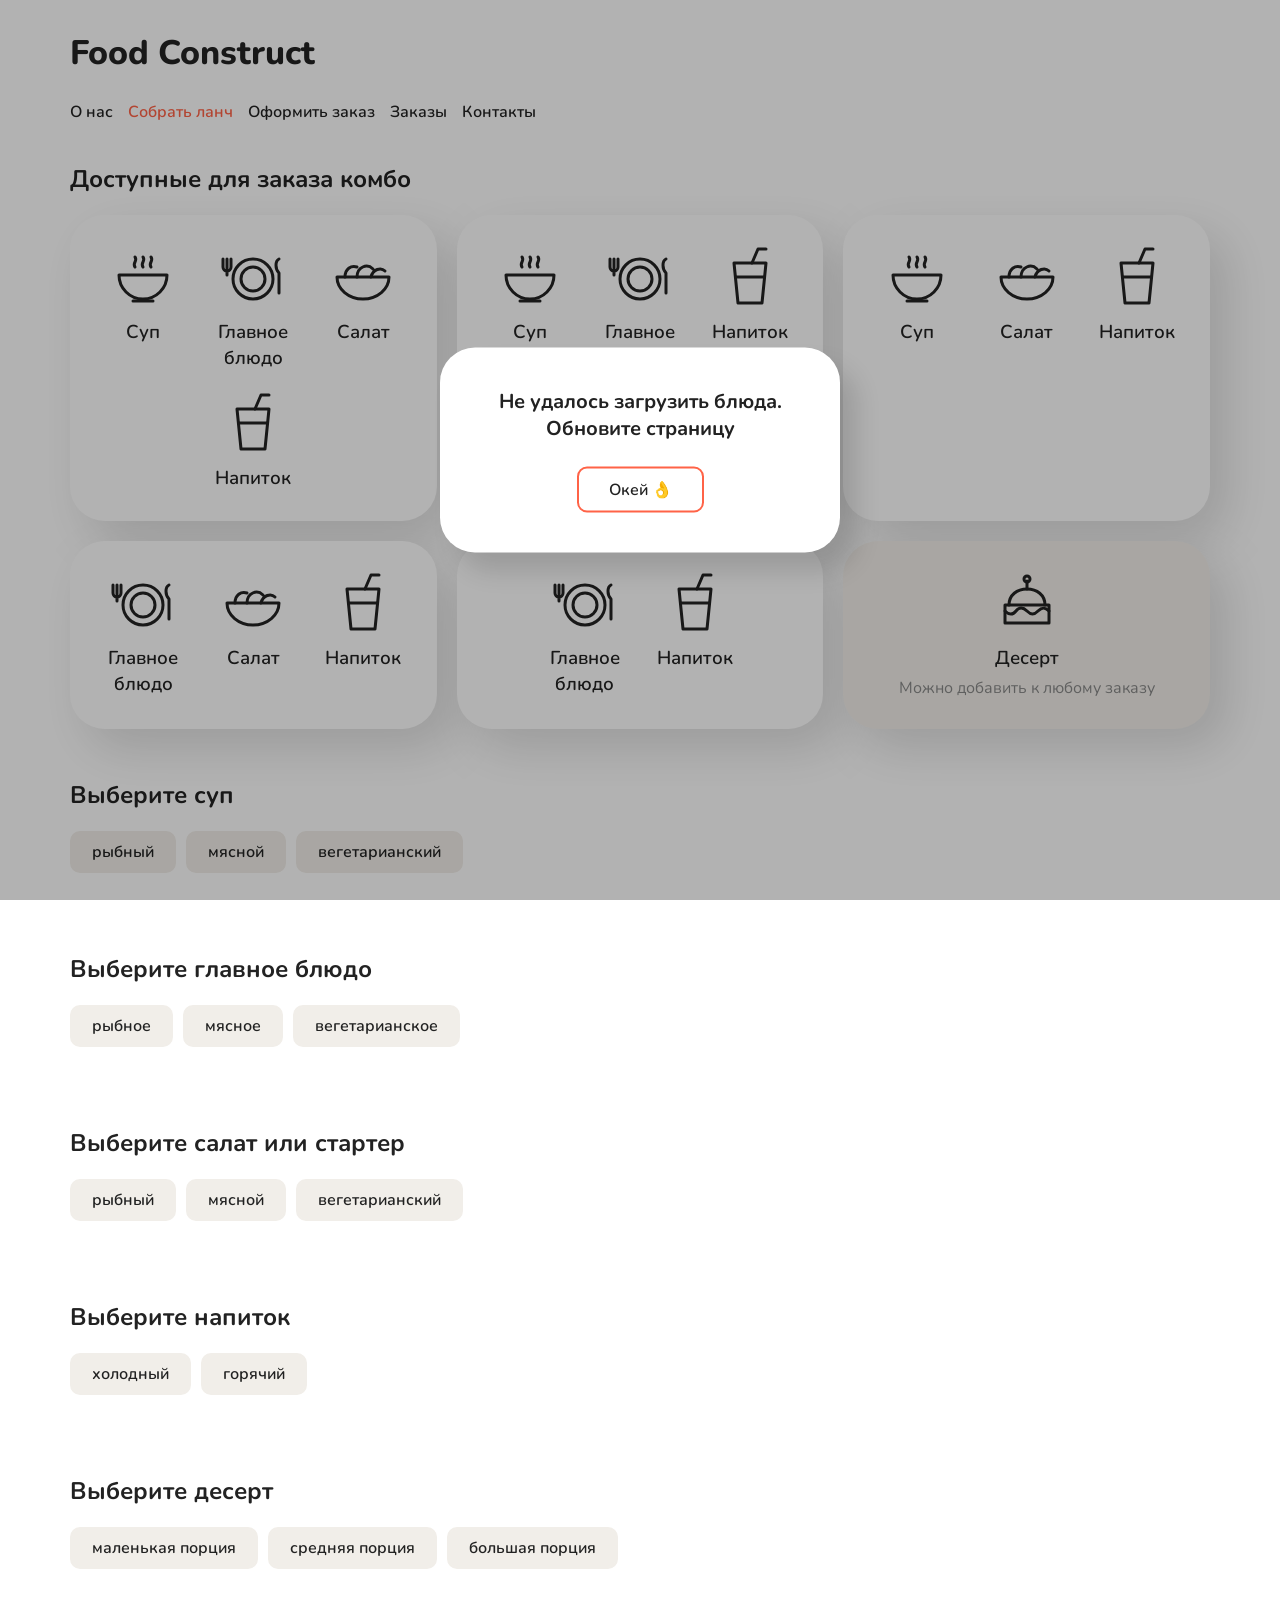
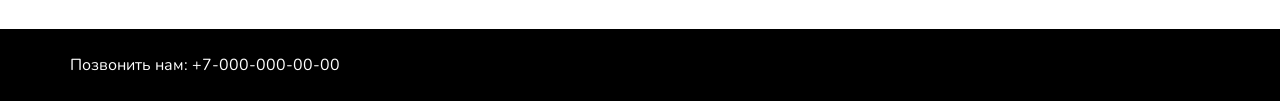
==== commit 2a98eb5e: "8 лаба" ====
--- a/lunch.html
+++ b/lunch.html
@@ -12,7 +12,6 @@
 
 	<link rel="stylesheet" href="styles/style.css">
 	<link rel="stylesheet" href="styles/lunch.css">
-	<link rel="stylesheet" href="styles/order.css">
 	<link rel="stylesheet" href="styles/combos.css">
 </head>
 
@@ -24,6 +23,7 @@
 		<nav class="header__nav">
 			<a href="index.html#about" class="header__link">О нас</a>
 			<a href="lunch.html" class="header__link" id="active">Собрать ланч</a>
+			<a href="order.html" class="header__link">Оформить заказ</a>
 			<a href="index.html#orders" class="header__link">Заказы</a>
 			<a href="#footer" class="header__link">Контакты</a>
 		</nav>
@@ -175,115 +175,10 @@
 			</div>
 		</section>
 
-		<section class="order-section" id="checkout">
-			<h2 class="section-title">Оформить заказ</h2>
-
-			<form class="order-form" method="POST" action="https://httpbin.org/post">
-				<div class="order-form__grid">
-
-					<div class="order-form__block">
-						<h3 class="order-form__block-title">Ваш заказ</h3>
-
-						<div class="order-summary">
-							<p class="order-summary__empty" id="order-empty">Ничего не выбрано</p>
-
-							<div class="order-summary__item" id="order-soup" hidden>
-								<h4 class="order-summary__title">Суп</h4>
-								<p class="order-summary__value"></p>
-							</div>
-
-							<div class="order-summary__item" id="order-main" hidden>
-								<h4 class="order-summary__title">Главное блюдо</h4>
-								<p class="order-summary__value"></p>
-							</div>
-
-							<div class="order-summary__item" id="order-salad" hidden>
-								<h4 class="order-summary__title">Салат или стартер</h4>
-								<p class="order-summary__value"></p>
-							</div>
-
-							<div class="order-summary__item" id="order-drink" hidden>
-								<h4 class="order-summary__title">Напиток</h4>
-								<p class="order-summary__value"></p>
-							</div>
-
-							<div class="order-summary__item" id="order-dessert" hidden>
-								<h4 class="order-summary__title">Десерт</h4>
-								<p class="order-summary__value"></p>
-							</div>
-
-							<div class="order-summary__total" id="order-total" hidden>
-								<h4 class="order-summary__title">Стоимость заказа</h4>
-								<p class="order-summary__value" id="order-total-value"></p>
-							</div>
-
-							<input type="hidden" name="soup" id="input-soup">
-							<input type="hidden" name="main" id="input-main">
-							<input type="hidden" name="salad" id="input-salad">
-							<input type="hidden" name="drink" id="input-drink">
-							<input type="hidden" name="dessert" id="input-dessert">
-						</div>
-
-						<div class="order-form__field">
-							<label for="comment" class="order-form__label">Комментарий к заказу</label>
-							<textarea id="comment" name="comment" class="order-form__textarea" rows="5" placeholder="Например: без лука"></textarea>
-						</div>
-					</div>
-
-					<div class="order-form__block">
-						<h3 class="order-form__block-title">Ваши данные</h3>
-
-						<div class="order-form__field">
-							<label for="name" class="order-form__label">Имя</label>
-							<input type="text" id="name" name="name" class="order-form__input" required>
-						</div>
-
-						<div class="order-form__field">
-							<label for="email" class="order-form__label">Email</label>
-							<input type="email" id="email" name="email" class="order-form__input" required>
-						</div>
-
-						<div class="order-form__checkbox">
-							<input type="checkbox" id="subscribe" name="subscribe" checked>
-							<label for="subscribe">Получать новости и акции на почту</label>
-						</div>
-
-						<div class="order-form__field">
-							<label for="phone" class="order-form__label">Телефон</label>
-							<input type="tel" id="phone" name="phone" class="order-form__input" required>
-						</div>
-
-						<div class="order-form__field">
-							<label for="address" class="order-form__label">Адрес доставки</label>
-							<input type="text" id="address" name="address" class="order-form__input" required>
-						</div>
-
-						<fieldset class="order-form__toggle">
-							<legend class="order-form__label">Когда доставить</legend>
-							<div class="order-form__toggle-option">
-								<input type="radio" id="delivery-asap" name="delivery-mode" value="asap" checked required>
-								<label for="delivery-asap">Как можно скорее</label>
-							</div>
-							<div class="order-form__toggle-option">
-								<input type="radio" id="delivery-scheduled" name="delivery-mode" value="scheduled">
-								<label for="delivery-scheduled">К точному времени</label>
-							</div>
-						</fieldset>
-
-						<div class="order-form__field">
-							<label for="delivery-time" class="order-form__label">Время доставки</label>
-							<input type="time" id="delivery-time" name="delivery-time" class="order-form__input" min="07:00" max="23:00" step="300">
-						</div>
-
-						<div class="order-form__actions">
-							<button type="reset" class="order-form__button order-form__button--reset">Сбросить</button>
-							<button type="submit" class="order-form__button order-form__button--submit">Отправить</button>
-						</div>
-					</div>
-
-				</div>
-			</form>
-		</section>
+		<div class="order-panel" id="order-panel" hidden>
+			<p class="order-panel__total">Итого: <span id="order-panel-total"></span></p>
+			<a class="order-panel__link" id="order-panel-link">Перейти к оформлению</a>
+		</div>
 
 	</main>
 
@@ -293,9 +188,10 @@
 
 	<script src="scripts/dishes.js"></script>
 	<script src="scripts/display.js"></script>
+	<script src="scripts/validation.js"></script>
 	<script src="scripts/order.js"></script>
 	<script src="scripts/filter.js"></script>
-	<script src="scripts/validation.js"></script>
+	<script src="scripts/lunch.js"></script>
 
 </body>
 
--- a/styles/style.css
+++ b/styles/style.css
@@ -1,5 +1,10 @@
 * {
 	box-sizing: border-box;
+}
+
+/* Скрытые элементы не должны перебиваться другими display */
+[hidden] {
+	display: none !important;
 }
 
 html {
--- a/styles/lunch.css
+++ b/styles/lunch.css
@@ -136,3 +136,46 @@
 		justify-content: center;
 	}
 }
+
+/* Панель перехода к оформлению: прилипает к низу окна, пока виден контент страницы */
+.order-panel {
+	position: sticky;
+	bottom: 20px;
+	z-index: 10;
+	display: flex;
+	flex-wrap: wrap;
+	justify-content: space-between;
+	align-items: center;
+	gap: 15px;
+	margin-bottom: 20px;
+	padding: 20px 40px;
+	border-radius: 35px;
+	background-color: white;
+	box-shadow: 0 5px 24px rgba(0, 0, 0, 0.2);
+}
+
+.order-panel__total {
+	margin: 0;
+	font-size: 20px;
+	font-weight: 700;
+}
+
+.order-panel__link {
+	padding: 12px 30px;
+	border-radius: 10px;
+	background-color: tomato;
+	font-weight: 600;
+	color: white;
+	text-decoration: none;
+}
+
+.order-panel__link:hover {
+	background-color: #e0543a;
+}
+
+/* Состав заказа не подходит ни под одно комбо */
+.order-panel__link:not([href]) {
+	background-color: #f1eee9;
+	color: #888888;
+	cursor: not-allowed;
+}
--- a/styles/combos.css
+++ b/styles/combos.css
@@ -0,0 +1,135 @@
+/* Блок с доступными вариантами ланча */
+
+.combos {
+	margin-top: 10px;
+	padding: 0 0 40px 0;
+}
+
+/* grid-контейнер: 3 варианта в строке */
+.combos__list {
+	display: grid;
+	grid-template-columns: repeat(3, 1fr);
+	gap: 20px;
+}
+
+/* Вариант ланча: блюда выстроены в ряд */
+.combo {
+	display: flex;
+	flex-wrap: wrap;
+	justify-content: center;
+	align-items: flex-start;
+	gap: 20px;
+	padding: 30px 20px;
+	border-radius: 35px;
+	background-color: white;
+	filter: drop-shadow(17px 19px 24px rgba(0, 0, 0, 0.13));
+}
+
+.combo--dessert {
+	background-color: #f1eee9;
+}
+
+/* Блюдо внутри варианта: иконка над подписью */
+.combo__item {
+	display: flex;
+	flex-direction: column;
+	align-items: center;
+	width: 90px;
+	text-align: center;
+}
+
+.combo__img {
+	width: 64px;
+	height: 64px;
+	transition: transform 0.3s ease;
+}
+
+/* Иконка приподнимается и увеличивается при наведении */
+.combo__img:hover {
+	transform: translateY(-8px) scale(1.2);
+}
+
+.combo__caption {
+	margin: 10px 0 0 0;
+	font-size: 14pt;
+	font-weight: 600;
+}
+
+/* Шрифт на 2 пункта меньше подписи */
+.combo__note {
+	margin: 6px 0 0 0;
+	font-size: 12pt;
+	color: #888888;
+}
+
+.combo--dessert .combo__item {
+	width: auto;
+}
+
+/* Уведомление о недостающих блюдах */
+.notification-overlay {
+	position: fixed;
+	top: 0;
+	right: 0;
+	bottom: 0;
+	left: 0;
+	z-index: 100;
+	background-color: rgba(0, 0, 0, 0.3);
+}
+
+/* fixed + translate: по центру окна и не двигается при прокрутке */
+.notification {
+	position: fixed;
+	top: 50%;
+	left: 50%;
+	z-index: 101;
+	transform: translate(-50%, -50%);
+	width: 400px;
+	max-width: calc(100% - 32px);
+	padding: 40px 30px;
+	border-radius: 35px;
+	background-color: white;
+	box-shadow: 17px 19px 24px rgba(0, 0, 0, 0.13);
+	text-align: center;
+}
+
+.notification__text {
+	margin: 0 0 25px 0;
+	font-size: 20px;
+	font-weight: 700;
+}
+
+.notification__button {
+	padding: 10px 30px;
+	border: 2px solid tomato;
+	border-radius: 10px;
+	background-color: white;
+	font-family: "Nunito", sans-serif;
+	font-size: 16px;
+	font-weight: 600;
+	color: #222222;
+	cursor: pointer;
+}
+
+.notification__button:hover {
+	background-color: tomato;
+	color: white;
+}
+
+/* Планшеты */
+@media (max-width: 800px) {
+	.combos__list {
+		grid-template-columns: repeat(2, 1fr);
+	}
+}
+
+/* Мобильные */
+@media (max-width: 600px) {
+	.combos__title {
+		text-align: center;
+	}
+
+	.combos__list {
+		grid-template-columns: 1fr;
+	}
+}
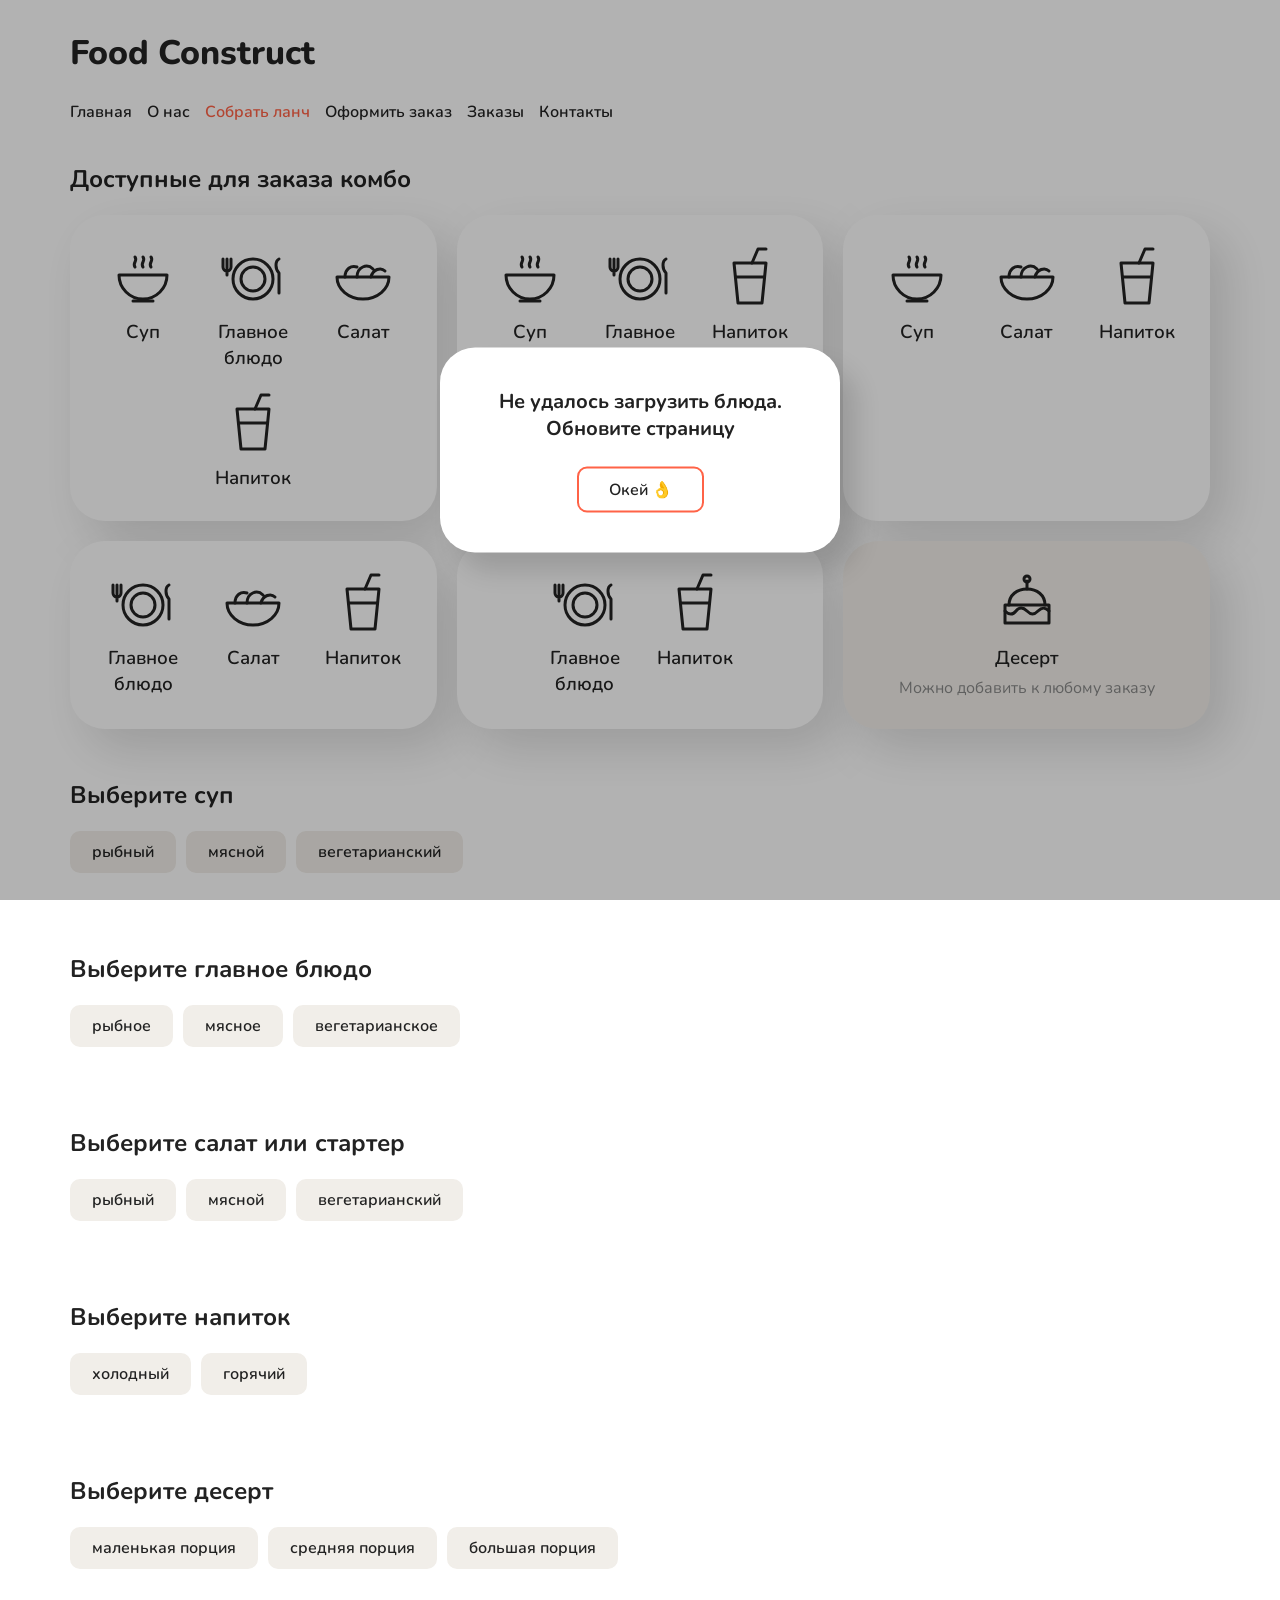
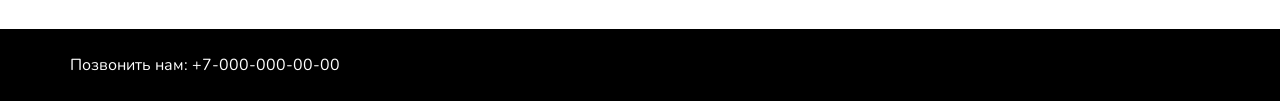
==== commit e0d5cbd6: "10 лаба" ====
--- a/lunch.html
+++ b/lunch.html
@@ -21,10 +21,11 @@
 		<h1 class="header__title">Food Construct</h1>
 
 		<nav class="header__nav">
+			<a href="landing.html" class="header__link">Главная</a>
 			<a href="index.html#about" class="header__link">О нас</a>
 			<a href="lunch.html" class="header__link" id="active">Собрать ланч</a>
 			<a href="order.html" class="header__link">Оформить заказ</a>
-			<a href="index.html#orders" class="header__link">Заказы</a>
+			<a href="orders.html" class="header__link">Заказы</a>
 			<a href="#footer" class="header__link">Контакты</a>
 		</nav>
 	</header>
